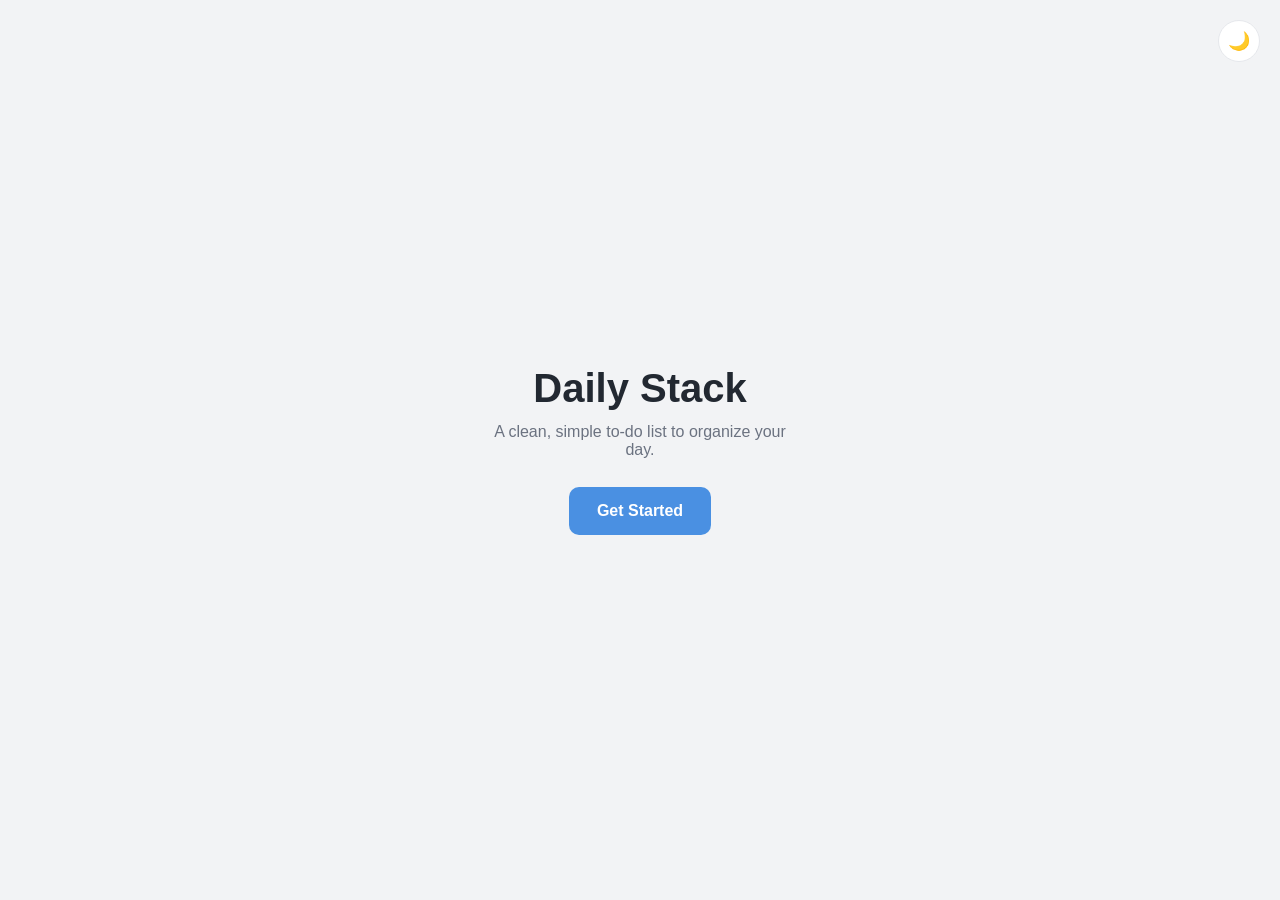
==== landing.html @ 89b7b8f7 "Add files via upload" ====
<!DOCTYPE html>
<html lang="en">
<head>
  <meta charset="UTF-8" />
  <meta name="viewport" content="width=device-width, initial-scale=1.0, viewport-fit=cover" />
  <title>Daily Stack — To-Do</title>
  <link rel="stylesheet" href="style.css" />
</head>
<body>

  <button id="theme-toggle" class="theme-toggle" title="Toggle light/dark mode">🌙</button>

  <div class="landing-wrap">
    <h1>Daily Stack</h1>
    <p class="tagline">A clean, simple to-do list to organize your day.</p>
    <button id="get-started-btn" class="primary-btn">Get Started</button>
  </div>

  <div id="loading-overlay" class="loading-overlay hidden">
    <div class="spinner"></div>
  </div>

  <script src="script.js"></script>
</body>
</html>
---- style.css ----
* {
  margin: 0;
  padding: 0;
  box-sizing: border-box;
}

/* ---------- Theme variables ---------- */
:root {
  --bg: #f2f3f5;
  --card-bg: #ffffff;
  --ink: #222831;
  --muted: #6b7280;
  --line: #e5e7eb;
  --accent: #4a90e2;
  --accent-hover: #3a7bc8;
  --danger: #e74c3c;
  --shadow: rgba(0, 0, 0, 0.08);
}

[data-theme="dark"] {
  --bg: #14161a;
  --card-bg: #1e2126;
  --ink: #eceff1;
  --muted: #9aa0a6;
  --line: #2e3238;
  --accent: #5aa0f2;
  --accent-hover: #6fb0ff;
  --danger: #ff6b5c;
  --shadow: rgba(0, 0, 0, 0.4);
}

html {
  font-size: clamp(15px, 1.5vw, 17px);
}

body {
  min-height: 100vh;
  min-height: 100dvh;
  background: var(--bg);
  color: var(--ink);
  font-family: 'Segoe UI', Arial, sans-serif;
  transition: background 0.3s ease, color 0.3s ease;
  -webkit-text-size-adjust: 100%;
}

/* ---------- Theme toggle button ---------- */
.theme-toggle {
  position: fixed;
  top: clamp(12px, 3vw, 20px);
  right: clamp(12px, 3vw, 20px);
  width: 42px;
  height: 42px;
  border-radius: 50%;
  border: 1px solid var(--line);
  background: var(--card-bg);
  font-size: 18px;
  cursor: pointer;
  z-index: 20;
}

/* ---------- Landing page ---------- */
.landing-wrap {
  min-height: 100vh;
  min-height: 100dvh;
  display: flex;
  flex-direction: column;
  align-items: center;
  justify-content: center;
  text-align: center;
  padding: 24px;
}

.landing-wrap h1 {
  font-size: clamp(28px, 6vw, 40px);
  margin-bottom: 12px;
}

.tagline {
  color: var(--muted);
  font-size: clamp(14px, 2.5vw, 16px);
  margin-bottom: 28px;
  max-width: 320px;
}

.primary-btn {
  padding: 14px 28px;
  border: none;
  border-radius: 10px;
  background: var(--accent);
  color: white;
  font-size: 16px;
  font-weight: 600;
  cursor: pointer;
  transition: background 0.2s ease;
  min-height: 48px;
}

.primary-btn:hover {
  background: var(--accent-hover);
}

.secondary-btn {
  padding: 14px 28px;
  border: 1px solid var(--line);
  border-radius: 10px;
  background: transparent;
  color: var(--ink);
  font-size: 15px;
  font-weight: 600;
  cursor: pointer;
  min-height: 48px;
}

/* ---------- Loading overlay ---------- */
.loading-overlay {
  position: fixed;
  inset: 0;
  background: var(--bg);
  display: flex;
  align-items: center;
  justify-content: center;
  z-index: 50;
  transition: opacity 0.3s ease;
}

.loading-overlay.hidden {
  opacity: 0;
  pointer-events: none;
}

.spinner {
  width: 42px;
  height: 42px;
  border: 4px solid var(--line);
  border-top-color: var(--accent);
  border-radius: 50%;
  animation: spin 0.8s linear infinite;
}

@keyframes spin {
  to { transform: rotate(360deg); }
}

/* ---------- To-do app card ---------- */
.app-card {
  width: 100%;
  max-width: 420px;
  margin: clamp(24px, 6vw, 60px) auto;
  background: var(--card-bg);
  border-radius: 14px;
  box-shadow: 0 10px 30px var(--shadow);
  padding: clamp(18px, 4vw, 28px) clamp(16px, 4vw, 24px);
  position: relative;
}

.back-btn {
  border: none;
  background: transparent;
  color: var(--muted);
  font-size: 14px;
  cursor: pointer;
  margin-bottom: 12px;
  min-height: 36px;
  padding: 4px 0;
}

.back-btn:hover {
  color: var(--accent);
}

.app-card h1 {
  font-size: clamp(19px, 4vw, 22px);
  margin-bottom: 20px;
  text-align: center;
}

.input-row {
  display: flex;
  gap: 8px;
  margin-bottom: 6px;
  flex-wrap: wrap;
}

#task-input {
  flex: 1;
  min-width: 0;
  padding: 12px 14px;
  border: 1px solid var(--line);
  border-radius: 8px;
  background: var(--card-bg);
  color: var(--ink);
  font-size: 16px;
  outline: none;
}

#task-input:focus {
  border-color: var(--accent);
}

#add-btn {
  padding: 12px 16px;
  border: none;
  border-radius: 8px;
  background: var(--accent);
  color: white;
  font-size: 14px;
  font-weight: 600;
  cursor: pointer;
  white-space: nowrap;
  min-height: 44px;
}

#add-btn:hover {
  background: var(--accent-hover);
}

.error-msg {
  color: var(--danger);
  font-size: 13px;
  min-height: 18px;
  margin-bottom: 10px;
}

#task-list {
  list-style: none;
  display: flex;
  flex-direction: column;
  gap: 8px;
  margin-top: 10px;
  max-height: 50vh;
  overflow-y: auto;
}

.task-item {
  display: flex;
  align-items: center;
  gap: 10px;
  padding: 10px 12px;
  border: 1px solid var(--line);
  border-radius: 8px;
}

.task-text {
  flex: 1;
  min-width: 0;
  font-size: 15px;
  word-break: break-word;
}

.task-item.completed .task-text {
  text-decoration: line-through;
  opacity: 0.55;
}

.task-item button {
  border: none;
  background: transparent;
  font-size: 16px;
  cursor: pointer;
  padding: 8px;
  border-radius: 6px;
  min-width: 36px;
  min-height: 36px;
}

.footer-row {
  display: flex;
  justify-content: space-between;
  align-items: center;
  margin-top: 18px;
  font-size: 13px;
  color: var(--muted);
  flex-wrap: wrap;
  gap: 8px;
}

#clear-completed-btn {
  border: none;
  background: transparent;
  color: var(--danger);
  font-size: 13px;
  cursor: pointer;
  text-decoration: underline;
  min-height: 32px;
}

/* ---------- Completion screen ---------- */
.completion-screen {
  position: fixed;
  inset: 0;
  background: rgba(0, 0, 0, 0.5);
  display: flex;
  align-items: center;
  justify-content: center;
  z-index: 40;
  transition: opacity 0.25s ease;
  padding: 16px;
}

.completion-screen.hidden {
  opacity: 0;
  pointer-events: none;
}

.completion-card {
  background: var(--card-bg);
  border-radius: 14px;
  padding: clamp(24px, 6vw, 36px) clamp(20px, 5vw, 28px);
  text-align: center;
  width: 100%;
  max-width: 320px;
  box-shadow: 0 10px 30px var(--shadow);
}

.completion-emoji {
  font-size: 40px;
  margin-bottom: 8px;
}

.completion-card h2 {
  font-size: clamp(18px, 4vw, 20px);
  margin-bottom: 6px;
}

.completion-card p {
  color: var(--muted);
  font-size: 14px;
  margin-bottom: 20px;
}

.completion-actions {
  display: flex;
  gap: 10px;
  flex-wrap: wrap;
}

.completion-actions button {
  flex: 1;
  min-width: 120px;
}

/* =========================================================
   BREAKPOINTS
   Phones:   up to 480px
   Tablets:  481px – 900px
   Laptops+: 901px and above
   ========================================================= */

@media (min-width: 481px) and (max-width: 900px) {
  .app-card {
    max-width: 480px;
  }
}

@media (max-width: 480px) {
  body {
    padding-bottom: env(safe-area-inset-bottom);
  }

  .app-card {
    margin: 20px 12px;
    max-width: 100%;
  }

  .input-row {
    flex-direction: column;
  }

  #add-btn {
    width: 100%;
  }

  .footer-row {
    flex-direction: column;
    align-items: flex-start;
  }

  #clear-completed-btn {
    align-self: flex-end;
  }

  .theme-toggle {
    width: 38px;
    height: 38px;
    font-size: 16px;
  }
}

@media (max-width: 340px) {
  .app-card {
    padding: 16px 12px;
  }

  #add-btn {
    padding: 12px;
  }
}

@media (min-width: 1400px) {
  .app-card {
    max-width: 460px;
  }
}
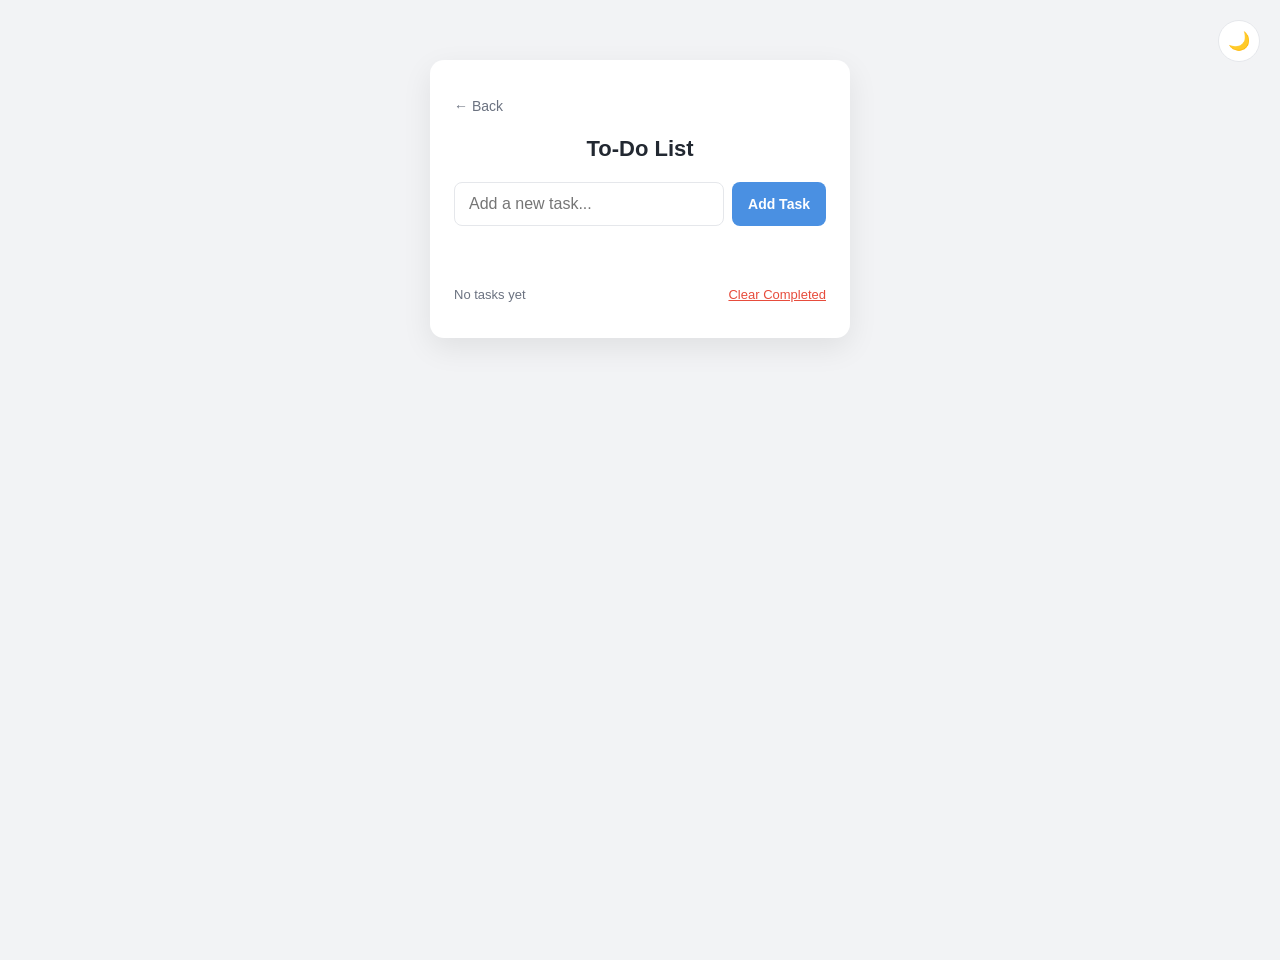
==== commit cbef3160: "Add files via upload" ====
--- a/landing.html
+++ b/landing.html
@@ -3,21 +3,47 @@
 <head>
   <meta charset="UTF-8" />
   <meta name="viewport" content="width=device-width, initial-scale=1.0, viewport-fit=cover" />
-  <title>Daily Stack — To-Do</title>
+  <title>Daily Stack — Tasks</title>
   <link rel="stylesheet" href="style.css" />
 </head>
 <body>
 
   <button id="theme-toggle" class="theme-toggle" title="Toggle light/dark mode">🌙</button>
 
-  <div class="landing-wrap">
-    <h1>Daily Stack</h1>
-    <p class="tagline">A clean, simple to-do list to organize your day.</p>
-    <button id="get-started-btn" class="primary-btn">Get Started</button>
+  <div id="loading-overlay" class="loading-overlay">
+    <div class="spinner"></div>
   </div>
 
-  <div id="loading-overlay" class="loading-overlay hidden">
-    <div class="spinner"></div>
+  <div class="app-card">
+    <button id="back-btn" class="back-btn" title="Back to home">← Back</button>
+
+    <h1>To-Do List</h1>
+
+    <div class="input-row">
+      <input type="text" id="task-input" placeholder="Add a new task..." />
+      <button id="add-btn">Add Task</button>
+    </div>
+
+    <p id="error-msg" class="error-msg"></p>
+
+    <ul id="task-list"></ul>
+
+    <div class="footer-row">
+      <span id="task-counter">0 tasks remaining</span>
+      <button id="clear-completed-btn">Clear Completed</button>
+    </div>
+  </div>
+
+  <div id="completion-screen" class="completion-screen hidden">
+    <div class="completion-card">
+      <div class="completion-emoji">🎉</div>
+      <h2>All tasks completed!</h2>
+      <p>Nice work — you cleared your whole list.</p>
+      <div class="completion-actions">
+        <button id="continue-btn" class="primary-btn">Continue</button>
+        <button id="start-over-btn" class="secondary-btn">Start Over</button>
+      </div>
+    </div>
   </div>
 
   <script src="script.js"></script>
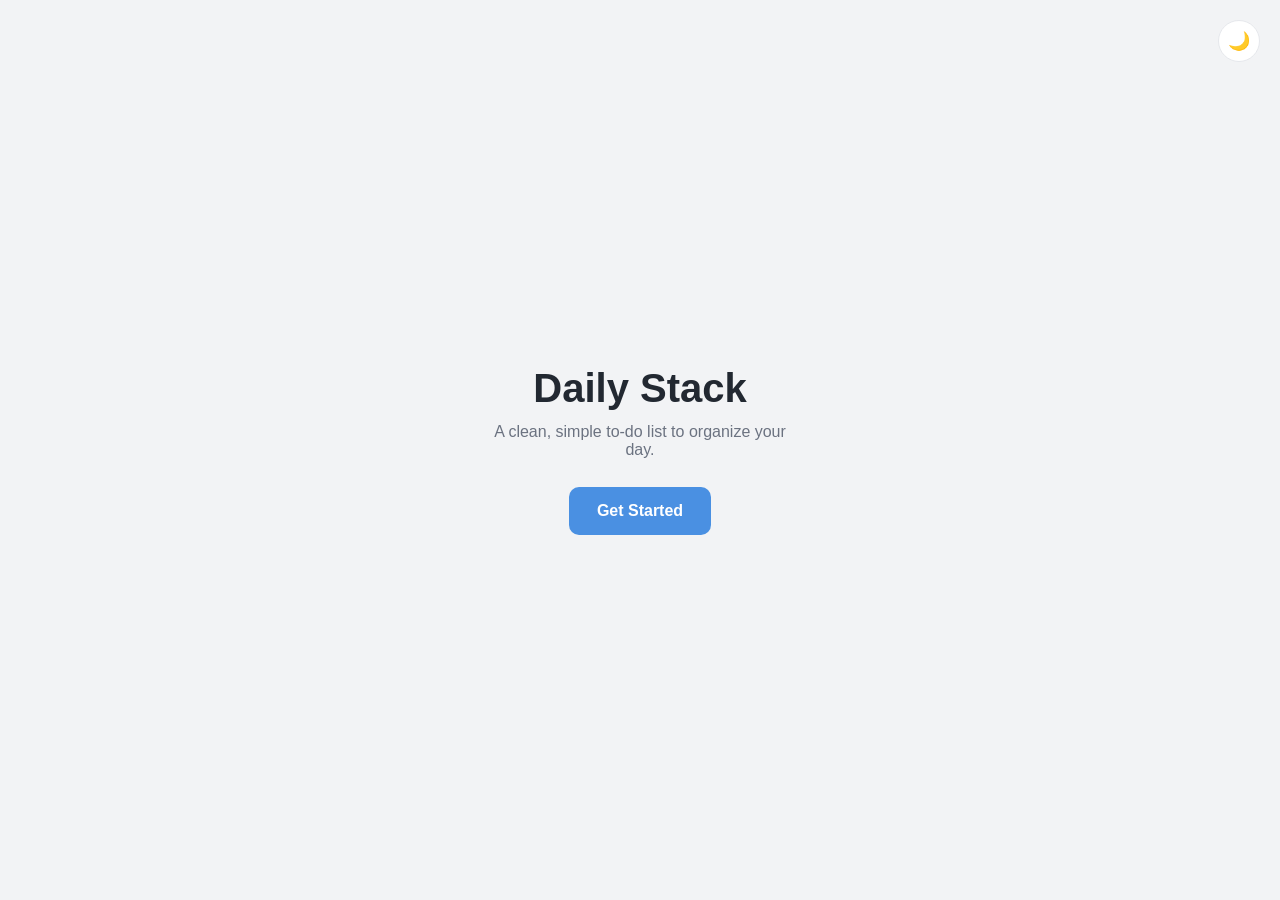
==== commit 43ed59ec: "Add files via upload" ====
--- a/landing.html
+++ b/landing.html
@@ -3,47 +3,21 @@
 <head>
   <meta charset="UTF-8" />
   <meta name="viewport" content="width=device-width, initial-scale=1.0, viewport-fit=cover" />
-  <title>Daily Stack — Tasks</title>
+  <title>Daily Stack — To-Do</title>
   <link rel="stylesheet" href="style.css" />
 </head>
 <body>
 
   <button id="theme-toggle" class="theme-toggle" title="Toggle light/dark mode">🌙</button>
 
-  <div id="loading-overlay" class="loading-overlay">
-    <div class="spinner"></div>
+  <div class="landing-wrap">
+    <h1>Daily Stack</h1>
+    <p class="tagline">A clean, simple to-do list to organize your day.</p>
+    <button id="get-started-btn" class="primary-btn">Get Started</button>
   </div>
 
-  <div class="app-card">
-    <button id="back-btn" class="back-btn" title="Back to home">← Back</button>
-
-    <h1>To-Do List</h1>
-
-    <div class="input-row">
-      <input type="text" id="task-input" placeholder="Add a new task..." />
-      <button id="add-btn">Add Task</button>
-    </div>
-
-    <p id="error-msg" class="error-msg"></p>
-
-    <ul id="task-list"></ul>
-
-    <div class="footer-row">
-      <span id="task-counter">0 tasks remaining</span>
-      <button id="clear-completed-btn">Clear Completed</button>
-    </div>
-  </div>
-
-  <div id="completion-screen" class="completion-screen hidden">
-    <div class="completion-card">
-      <div class="completion-emoji">🎉</div>
-      <h2>All tasks completed!</h2>
-      <p>Nice work — you cleared your whole list.</p>
-      <div class="completion-actions">
-        <button id="continue-btn" class="primary-btn">Continue</button>
-        <button id="start-over-btn" class="secondary-btn">Start Over</button>
-      </div>
-    </div>
+  <div id="loading-overlay" class="loading-overlay hidden">
+    <div class="spinner"></div>
   </div>
 
   <script src="script.js"></script>
